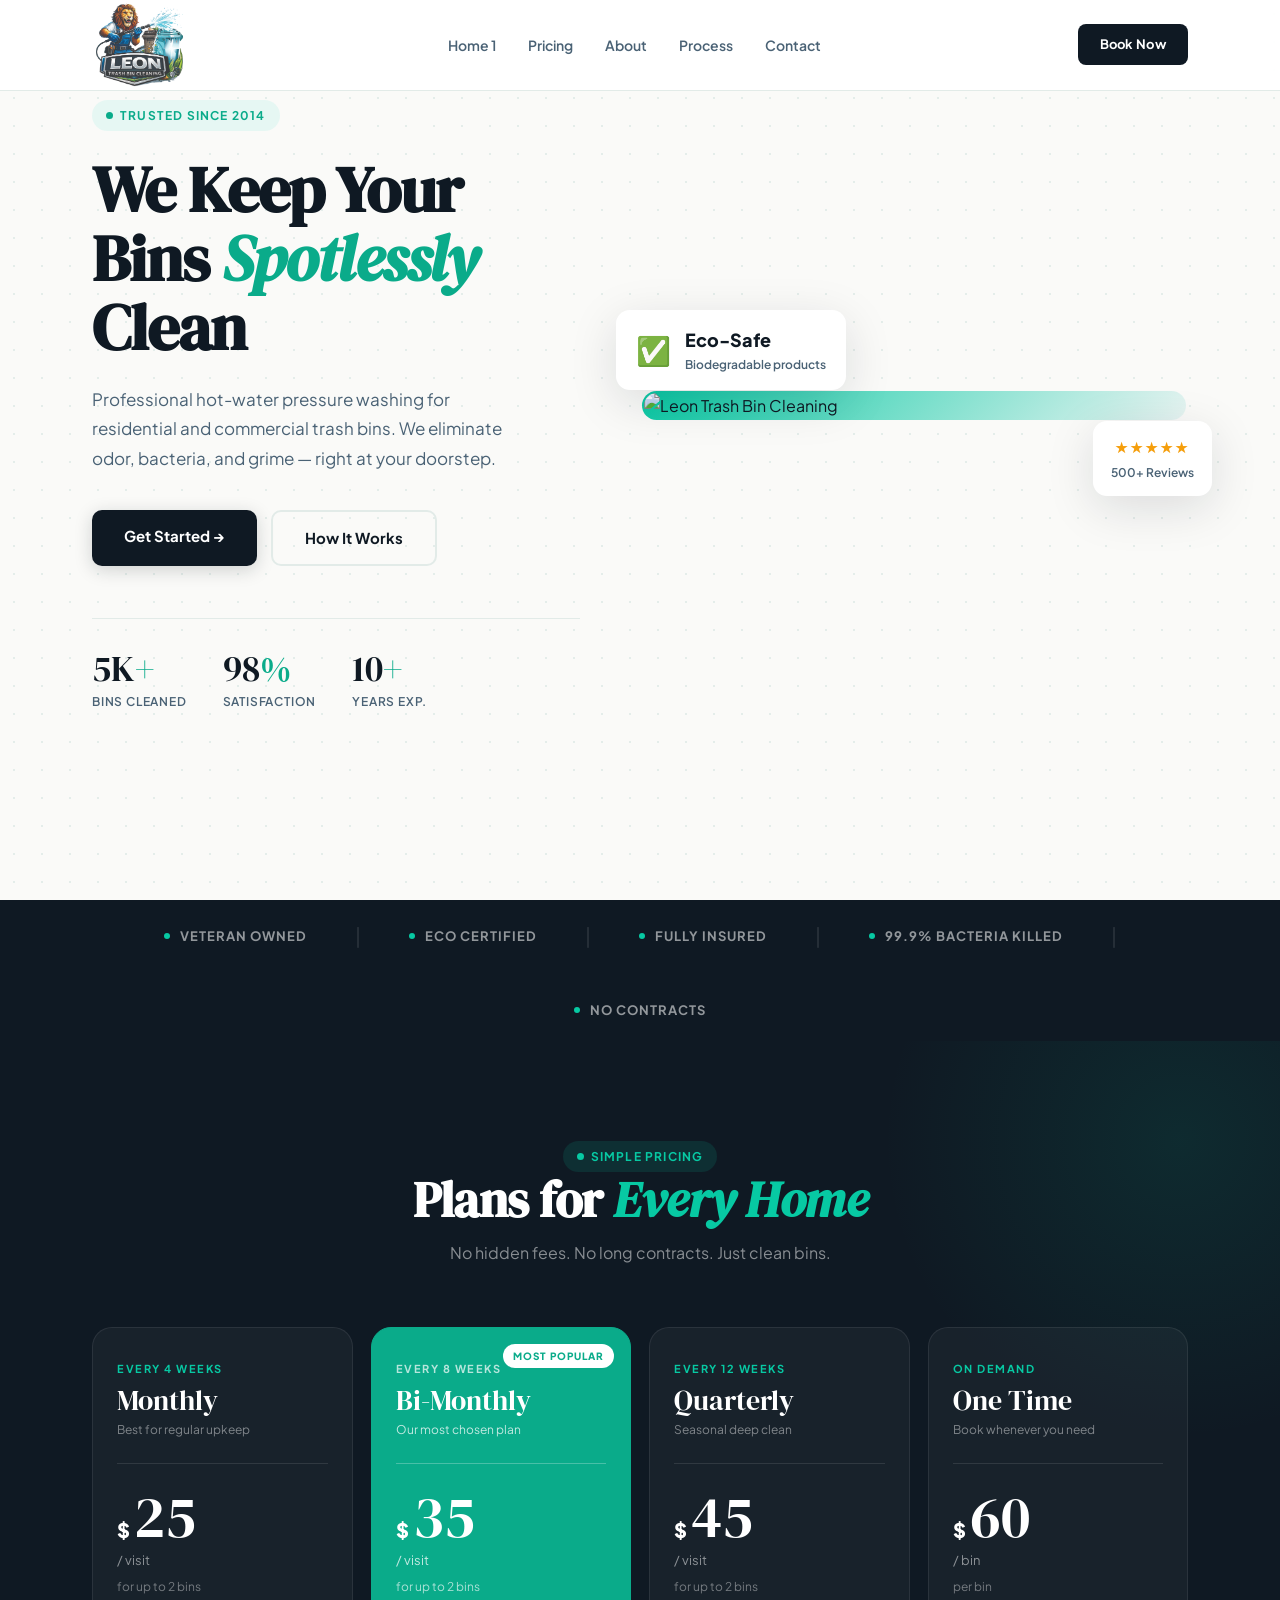
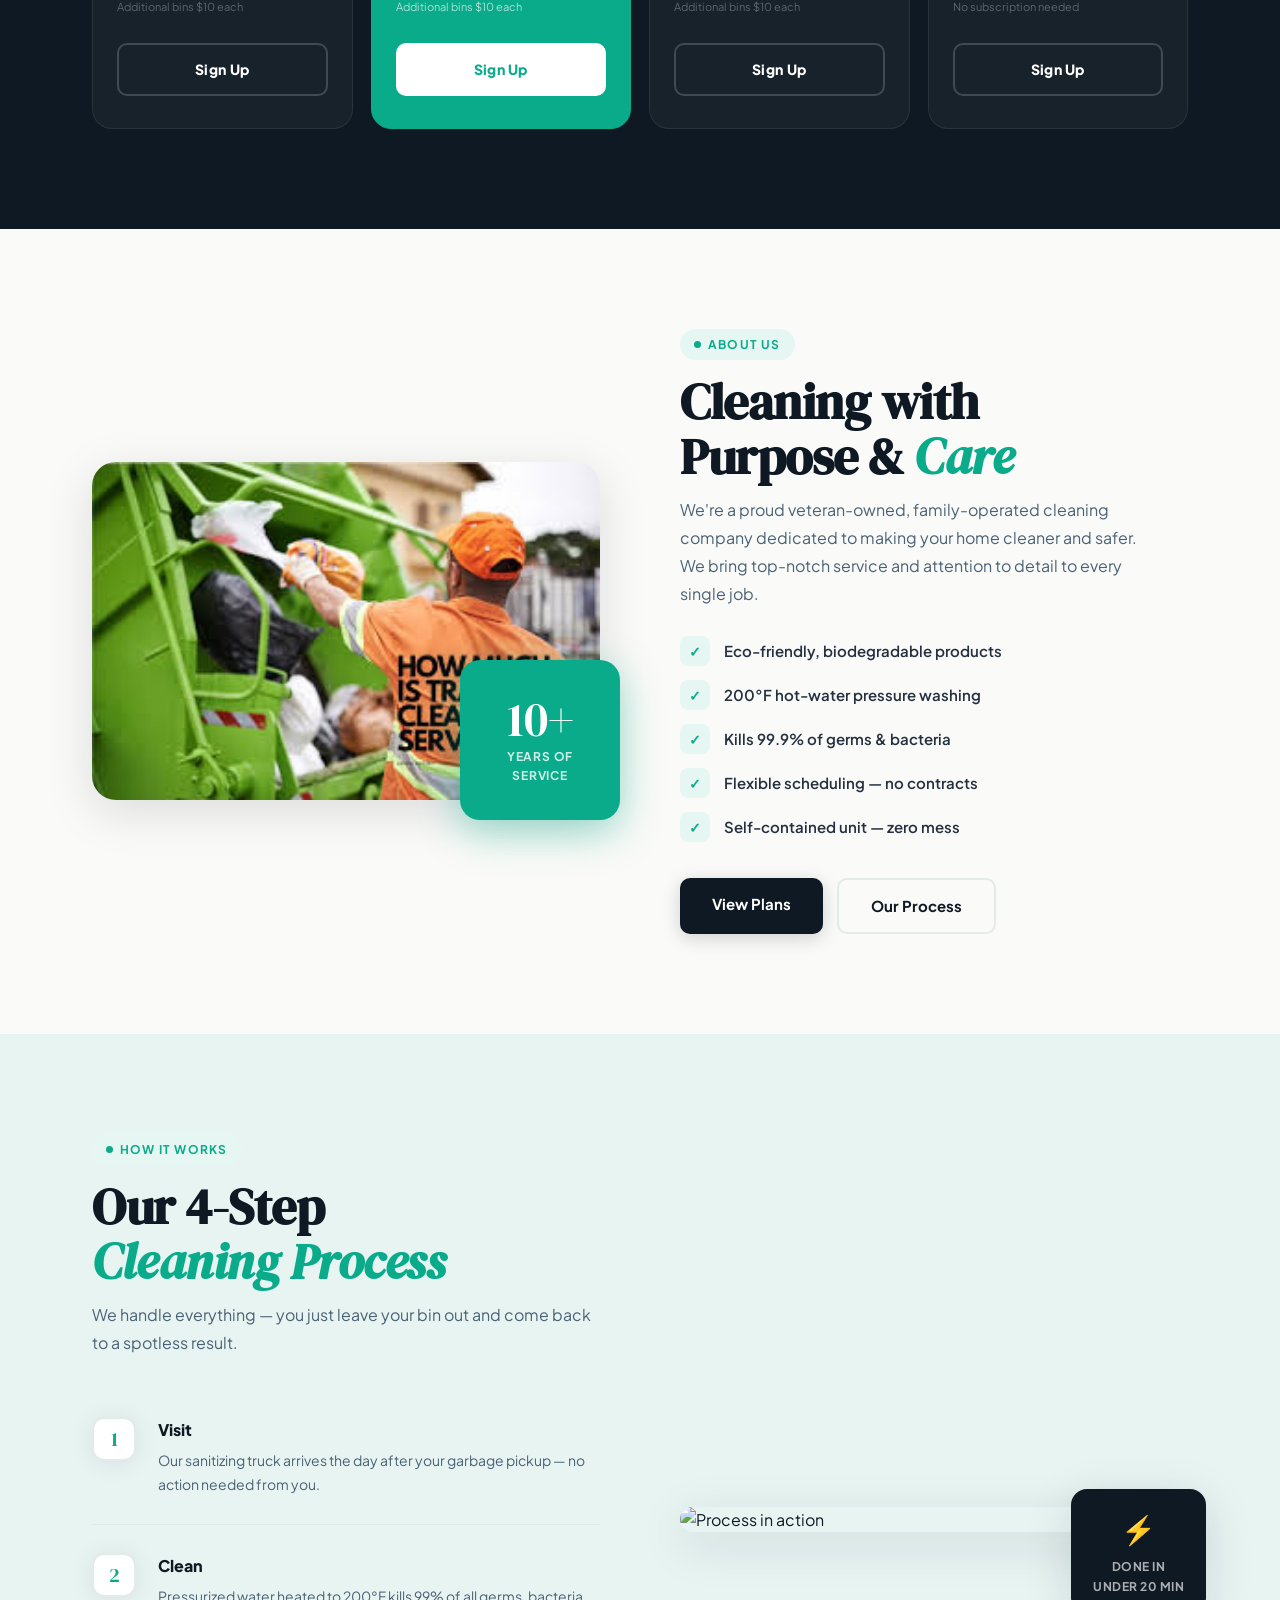
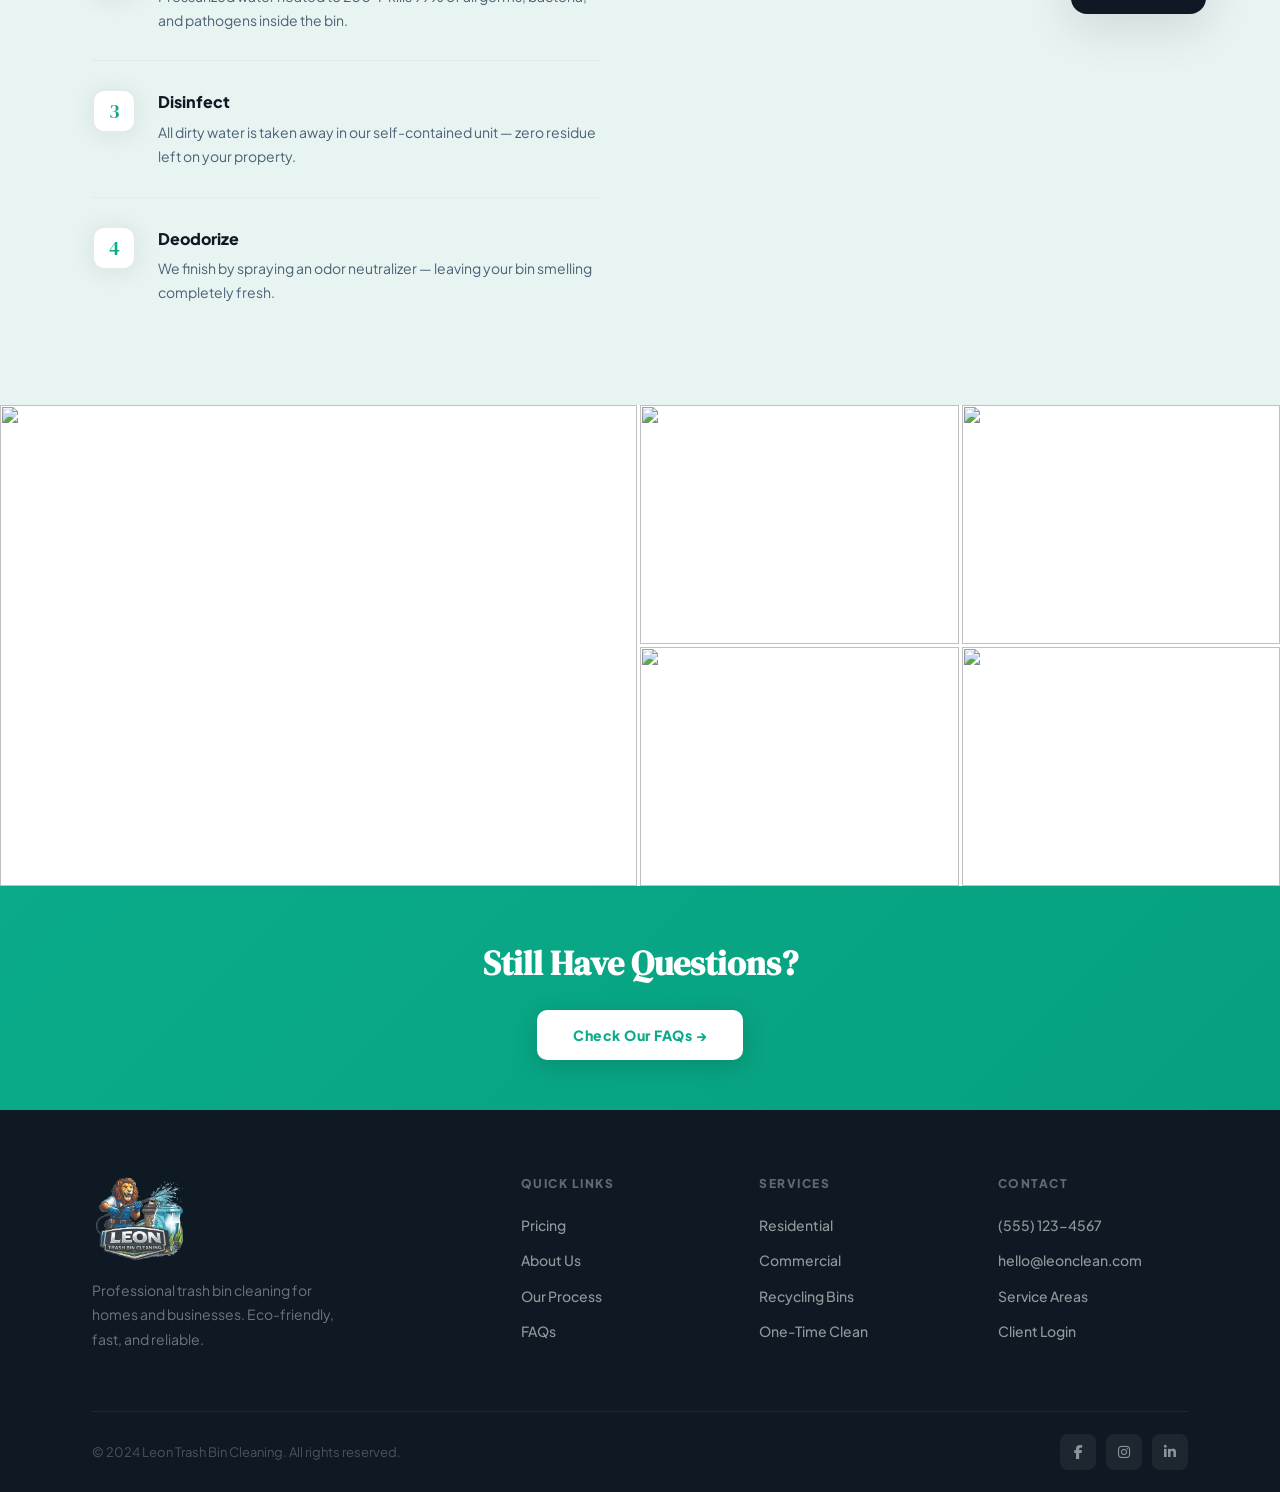
==== Home2.html @ d0728f5f "first commit" ====
<!DOCTYPE html>
<html lang="en">
<head>
<meta charset="UTF-8">
<meta name="viewport" content="width=device-width, initial-scale=1.0">
<title>Leon Trash Bin Cleaning</title>
<link rel="stylesheet" href="./assets//style/home2.css">
<link rel="stylesheet" href="https://cdnjs.cloudflare.com/ajax/libs/font-awesome/6.5.0/css/all.min.css">
<link href="https://fonts.googleapis.com/css2?family=DM+Serif+Display:ital@0;1&family=Plus+Jakarta+Sans:wght@400;500;600;700;800&display=swap" rel="stylesheet">
<style>
</style>
</head>
<body>

<!-- NAV -->
<nav>
  <div class="container">
    <div class="nav-inner">
      <a href="#" class="logo">
        <img src="./assets/images/Logo.png" alt="Logo">
      </a>
      <ul class="nav-links">
            
        <li><a href="index.html">Home 1</a></li>

        <li><a href="#pricing">Pricing</a></li>
        <li><a href="#about">About</a></li>
        <li><a href="#process">Process</a></li>
        <li><a href="#contact">Contact</a></li>
      </ul>
      <a href="#pricing" class="nav-btn">Book Now</a>
    </div>
  </div>
</nav>

<!-- HERO -->
<section class="hero" style="padding-top:100px;">
  <div class="container" style="display:contents;">
    <div class="hero-grid" style="display:grid;grid-template-columns:1fr 1fr;gap:0;align-items:center;width:100%;max-width:1160px;margin:0 auto;padding:0 32px;">
      <div class="hero-left">
        <div class="tag">Trusted Since 2014</div>
        <h1>We Keep Your<br>Bins <em>Spotlessly</em><br>Clean</h1>
        <p>Professional hot-water pressure washing for residential and commercial trash bins. We eliminate odor, bacteria, and grime — right at your doorstep.</p>
        <div class="hero-actions">
          <a href="#pricing" class="btn-dark">Get Started →</a>
          <a href="#process" class="btn-ghost">How It Works</a>
        </div>
        <div class="hero-stats">
          <div>
            <div class="hero-stat-n">5K<span>+</span></div>
            <div class="hero-stat-l">Bins Cleaned</div>
          </div>
          <div>
            <div class="hero-stat-n">98<span>%</span></div>
            <div class="hero-stat-l">Satisfaction</div>
          </div>
          <div>
            <div class="hero-stat-n">10<span>+</span></div>
            <div class="hero-stat-l">Years Exp.</div>
          </div>
        </div>
      </div>
      <div class="hero-right">
        <div class="hero-img-frame">
          <img src="https://www.splashsanitation.com/images/Splash.jpg" alt="Leon Trash Bin Cleaning">
          <div class="hero-badge">
            <div class="hero-badge-icon">✅</div>
            <div>
              <div class="hero-badge-text-top">Eco-Safe</div>
              <div class="hero-badge-text-bot">Biodegradable products</div>
            </div>
          </div>
          <div class="hero-rating">
            <div class="rating-stars">★★★★★</div>
            <div class="rating-text">500+ Reviews</div>
          </div>
        </div>
      </div>
    </div>
  </div>
</section>

<!-- TRUST BAR -->
<div class="trust-bar">
  <div class="container">
    <div class="trust-inner">
      <div class="trust-item"><span class="dot"></span> Veteran Owned</div>
      <span class="trust-sep">|</span>
      <div class="trust-item"><span class="dot"></span> Eco Certified</div>
      <span class="trust-sep">|</span>
      <div class="trust-item"><span class="dot"></span> Fully Insured</div>
      <span class="trust-sep">|</span>
      <div class="trust-item"><span class="dot"></span> 99.9% Bacteria Killed</div>
      <span class="trust-sep">|</span>
      <div class="trust-item"><span class="dot"></span> No Contracts</div>
    </div>
  </div>
</div>

<!-- PRICING -->
<section class="pricing-bg" id="pricing">
  <div class="container">
    <div class="section-header centered reveal">
      <div class="tag" style="justify-content:center;">Simple Pricing</div>
      <h2 class="s-title" style="color:#fff;">Plans for <em style="color:var(--teal2);">Every Home</em></h2>
      <p class="s-sub">No hidden fees. No long contracts. Just clean bins.</p>
    </div>
    <div class="plans-wrap reveal">
      <div class="plan">
        <div class="plan-freq">Every 4 Weeks</div>
        <div class="plan-name">Monthly</div>
        <div class="plan-tagline">Best for regular upkeep</div>
        <hr class="plan-divider">
        <div class="plan-price-row">
          <span class="plan-dollar">$</span>
          <span class="plan-amount">25</span>
        </div>
        <div class="plan-per">/ visit</div>
        <p class="plan-note">for up to 2 bins</p>
        <p class="plan-extra">Additional bins $10 each</p>
        <a href="#" class="plan-btn">Sign Up</a>
      </div>
      <div class="plan popular">
        <div class="plan-popular-label">Most Popular</div>
        <div class="plan-freq">Every 8 Weeks</div>
        <div class="plan-name">Bi-Monthly</div>
        <div class="plan-tagline">Our most chosen plan</div>
        <hr class="plan-divider">
        <div class="plan-price-row">
          <span class="plan-dollar">$</span>
          <span class="plan-amount">35</span>
        </div>
        <div class="plan-per">/ visit</div>
        <p class="plan-note">for up to 2 bins</p>
        <p class="plan-extra">Additional bins $10 each</p>
        <a href="#" class="plan-btn">Sign Up</a>
      </div>
      <div class="plan">
        <div class="plan-freq">Every 12 Weeks</div>
        <div class="plan-name">Quarterly</div>
        <div class="plan-tagline">Seasonal deep clean</div>
        <hr class="plan-divider">
        <div class="plan-price-row">
          <span class="plan-dollar">$</span>
          <span class="plan-amount">45</span>
        </div>
        <div class="plan-per">/ visit</div>
        <p class="plan-note">for up to 2 bins</p>
        <p class="plan-extra">Additional bins $10 each</p>
        <a href="#" class="plan-btn">Sign Up</a>
      </div>
      <div class="plan">
        <div class="plan-freq">On Demand</div>
        <div class="plan-name">One Time</div>
        <div class="plan-tagline">Book whenever you need</div>
        <hr class="plan-divider">
        <div class="plan-price-row">
          <span class="plan-dollar">$</span>
          <span class="plan-amount">60</span>
        </div>
        <div class="plan-per">/ bin</div>
        <p class="plan-note">per bin</p>
        <p class="plan-extra">No subscription needed</p>
        <a href="#" class="plan-btn">Sign Up</a>
      </div>
    </div>
  </div>
</section>

<!-- ABOUT -->
<section id="about">
  <div class="container">
    <div class="about-grid">
      <div class="about-img-col reveal">
        <img src="[data-uri]" alt="Our team" class="about-main-img">
        <div class="about-accent">
          <div class="big">10+</div>
          <div class="sm">Years of<br>Service</div>
        </div>
      </div>
      <div class="about-text-col reveal">
        <div class="tag s-tag">About Us</div>
        <h2 class="s-title">Cleaning with<br>Purpose &amp; <em>Care</em></h2>
        <p class="s-sub">We're a proud veteran-owned, family-operated cleaning company dedicated to making your home cleaner and safer. We bring top-notch service and attention to detail to every single job.</p>
        <div class="about-checks">
          <div class="check-item"><div class="check-icon">✓</div> Eco-friendly, biodegradable products</div>
          <div class="check-item"><div class="check-icon">✓</div> 200°F hot-water pressure washing</div>
          <div class="check-item"><div class="check-icon">✓</div> Kills 99.9% of germs &amp; bacteria</div>
          <div class="check-item"><div class="check-icon">✓</div> Flexible scheduling — no contracts</div>
          <div class="check-item"><div class="check-icon">✓</div> Self-contained unit — zero mess</div>
        </div>
        <div class="about-cta">
          <a href="#pricing" class="btn-dark">View Plans</a>
          <a href="#process" class="btn-ghost">Our Process</a>
        </div>
      </div>
    </div>
  </div>
</section>

<!-- PROCESS -->
<section class="process-bg" id="process">
  <div class="container">
    <div class="process-grid">
      <div>
        <div class="section-header reveal">
          <div class="tag s-tag">How It Works</div>
          <h2 class="s-title">Our 4-Step<br><em>Cleaning Process</em></h2>
          <p class="s-sub">We handle everything — you just leave your bin out and come back to a spotless result.</p>
        </div>
        <div class="process-steps reveal">
          <div class="proc-step">
            <div class="proc-num">1</div>
            <div class="proc-body">
              <h4>Visit</h4>
              <p>Our sanitizing truck arrives the day after your garbage pickup — no action needed from you.</p>
            </div>
          </div>
          <div class="proc-step">
            <div class="proc-num">2</div>
            <div class="proc-body">
              <h4>Clean</h4>
              <p>Pressurized water heated to 200°F kills 99% of all germs, bacteria, and pathogens inside the bin.</p>
            </div>
          </div>
          <div class="proc-step">
            <div class="proc-num">3</div>
            <div class="proc-body">
              <h4>Disinfect</h4>
              <p>All dirty water is taken away in our self-contained unit — zero residue left on your property.</p>
            </div>
          </div>
          <div class="proc-step">
            <div class="proc-num">4</div>
            <div class="proc-body">
              <h4>Deodorize</h4>
              <p>We finish by spraying an odor neutralizer — leaving your bin smelling completely fresh.</p>
            </div>
          </div>
        </div>
      </div>
      <div class="process-right reveal">
        <img src="https://garbagecancleaning.com/wp-content/uploads/2025/04/trailerpics4.jpeg" alt="Process in action">
        <div class="process-right-badge">
          <div class="emoji">⚡</div>
          <p>Done in<br>Under 20 Min</p>
        </div>
      </div>
    </div>
  </div>
</section>

<!-- GALLERY -->
<div class="gallery-bg">
  <div class="gallery-strip">
    <div class="gal-item"><img src="https://binblasters.com/wp-content/uploads/2026/01/Clay-scaled.jpeg" alt=""></div>
    <div class="gal-item"><img src="https://eu-images.contentstack.com/v3/assets/blt4a147f9e36f0754a/blta0c8c3a6086ea18d/652d1ce28b2e8369017dbb52/the-trash-bin-cleaners_0.jpg?width=1280&auto=webp&quality=80&disable=upscale" alt=""></div>
    <div class="gal-item"><img src="https://media.istockphoto.com/id/475981362/photo/waste-management-power-washing-a-green-compost-bin.jpg?s=612x612&w=0&k=20&c=oCC8w4YnCG7CyHKs_NKSkNIfSJ_p791O_5paSFYQQsA=" alt=""></div>
    <div class="gal-item" style="grid-column:2;"><img src="https://www.shutterstock.com/image-photo/bangkok-thailand-june-12-2024-600nw-2486240143.jpg" alt=""></div>
    <div class="gal-item" style="grid-column:3;"><img src="https://img.freepik.com/premium-photo/man-putting-garbage-bag-trash-bin-environmental-protection-picking-up-garbage-plastic-cleaning-keeping-garbage-plastic-into-bag-trash-pollution-recycling_474717-185760.jpg?semt=ais_hybrid&w=740&q=80" alt=""></div>
  </div>
</div>

<!-- FAQ CTA -->
<div class="faq-strip">
  <h3>Still Have Questions?</h3>
  <a href="#" class="btn-white">Check Our FAQs →</a>
</div>

<!-- FOOTER -->
<footer id="contact">
  <div class="container">
    <div class="footer-grid">
      <div class="footer-brand">
        <a href="#" class="logo">
        <img src="./assets/images/Logo.png" alt="Logo">
        </a>
        <p>Professional trash bin cleaning for homes and businesses. Eco-friendly, fast, and reliable.</p>
      </div>
      <div class="footer-col">
        <h5>Quick Links</h5>
        <ul>
          <li><a href="#pricing">Pricing</a></li>
          <li><a href="#about">About Us</a></li>
          <li><a href="#process">Our Process</a></li>
          <li><a href="#">FAQs</a></li>
        </ul>
      </div>
      <div class="footer-col">
        <h5>Services</h5>
        <ul>
          <li><a href="#">Residential</a></li>
          <li><a href="#">Commercial</a></li>
          <li><a href="#">Recycling Bins</a></li>
          <li><a href="#">One-Time Clean</a></li>
        </ul>
      </div>
      <div class="footer-col">
        <h5>Contact</h5>
        <ul>
          <li><a href="tel:+15551234567">(555) 123-4567</a></li>
          <li><a href="mailto:hello@leonclean.com">hello@leonclean.com</a></li>
          <li><a href="#">Service Areas</a></li>
          <li><a href="#">Client Login</a></li>
        </ul>
      </div>
    </div>
    <div class="footer-bottom">
      <p>© 2024 Leon Trash Bin Cleaning. All rights reserved.</p>
      <div class="footer-socials">
  <a href="https://facebook.com/yourpage" class="soc" target="_blank" rel="noopener">
    <i class="fab fa-facebook-f"></i>
  </a>
  <a href="https://instagram.com/yourhandle" class="soc" target="_blank" rel="noopener">
    <i class="fab fa-instagram"></i>
  </a>
  <a href="https://linkedin.com/company/yourcompany" class="soc" target="_blank" rel="noopener">
    <i class="fab fa-linkedin-in"></i>
  </a>
</div>
    </div>
  </div>
</footer>

<script>
  // Scroll reveal
  const obs = new IntersectionObserver(entries => {
    entries.forEach(e => { if (e.isIntersecting) e.target.classList.add('visible'); });
  }, { threshold: 0.08 });
  document.querySelectorAll('.reveal').forEach(el => obs.observe(el));
</script>
</body>
</html>
---- assets/style/home2.css ----
:root {
  --ink:    #0f1923;
  --ink2:   #243040;
  --slate:  #4a6275;
  --ice:    #e8f4f2;
  --teal:   #0aab8a;
  --teal2:  #07c9a3;
  --cream:  #fafaf8;
  --white:  #ffffff;
  --border: #e2ebe8;
  --tag-bg: #e6f7f3;
  --tag:    #0aab8a;
  --shadow: 0 2px 24px rgba(15,25,35,0.08);
  --shadow-lg: 0 12px 48px rgba(15,25,35,0.13);
}

*, *::before, *::after { margin:0; padding:0; box-sizing:border-box; }
html { scroll-behavior:smooth; }

body {
  font-family: 'Plus Jakarta Sans', sans-serif;
  background: var(--cream);
  color: var(--ink);
  overflow-x: hidden;
  line-height: 1.6;
}

/* ─── UTILITY ─── */
.container { max-width: 1160px; margin: 0 auto; padding: 0 32px; }
.tag {
  display: inline-flex; align-items: center; gap: 7px;
  background: var(--tag-bg); color: var(--tag);
  font-size: 12px; font-weight: 700; letter-spacing: 1.2px;
  text-transform: uppercase; padding: 6px 14px; border-radius: 50px;
}
.tag::before { content:''; width:7px; height:7px; background:var(--teal); border-radius:50%; }

/* ─── NAV ─── */
/* ─── NAV ─── */
nav {
  position: fixed; top: 0; width: 100%; z-index: 999;
  background: rgba(255,255,255,0.92);
  backdrop-filter: blur(14px);
  border-bottom: 1px solid var(--border);
  /* height: 68px;                          ✅ height uncomment */
  display: flex; align-items: center;
  padding: 0 32px;                       /* ✅ yeh add karo */
}

nav .container{
  width: 100%;
}

.nav-inner {
  display: flex; align-items: center; justify-content: space-between;
  width: 100%;
  max-width: 1160px;                     /* ✅ container ke barabar */
  margin: 0 auto;                        /* ✅ center align */
}
.logo {
  display: flex; align-items: center; gap: 11px;
  text-decoration: none;
}

.logo img{
  width: 100px;
}


.logo-mark {
  width: 38px; height: 38px; border-radius: 10px;
  background: var(--ink); display: flex; align-items: center;
  justify-content: center; font-size: 18px;
}
.logo-text { font-weight: 800; font-size: 16px; color: var(--ink); letter-spacing: -0.3px; }
.logo-text span { color: var(--teal); }

.nav-links { display: flex; gap: 32px; list-style: none; }
.nav-links a {
  font-size: 14px; font-weight: 600; color: var(--slate);
  text-decoration: none; transition: color .2s;
}
.nav-links a:hover { color: var(--teal); }

.nav-btn {
  background: var(--ink); color: #fff;
  font-size: 13px; font-weight: 700; letter-spacing: 0.3px;
  padding: 10px 22px; border-radius: 8px; text-decoration: none;
  transition: background .2s, transform .2s;
}
.nav-btn:hover { background: var(--teal); transform: translateY(-1px); }


/* ─── HERO ─── */
.hero {
  min-height: 100vh;
  /* display: grid; grid-template-columns: 1fr 1fr; */
  align-items: center;
  padding: 120px 0 80px;                /* ✅ top padding thoda zyada — nav height cover kare */
  gap: 60px;                            /* ✅ gap add karo */
  overflow: hidden;
  position: relative;
}

/* subtle dot grid bg */
.hero::before {
  content: '';
  position: absolute; inset: 0;
  background-image: radial-gradient(circle, #c8ddd8 1px, transparent 1px);
  background-size: 28px 28px;
  opacity: 0.45;
  z-index: 0;
}

.hero-left {
  padding: 0 60px 0 0;
  position: relative; z-index: 1;
  animation: fadeUp .7s ease both;
  align-self: center;                    /* ✅ vertical center */
}
.hero-left .tag { margin-bottom: 24px; }

.hero-left h1 {
  font-family: 'DM Serif Display', serif;
  font-size: clamp(44px, 5vw, 68px);
  line-height: 1.08;
  letter-spacing: -1px;
  color: var(--ink);
  margin-bottom: 22px;
}
.hero-left h1 em {
  font-style: italic; color: var(--teal);
}

.hero-left p {
  font-size: 17px; color: var(--slate);
  max-width: 440px; margin-bottom: 36px;
  line-height: 1.75;
}

.hero-actions { display: flex; gap: 14px; flex-wrap: wrap; }

.btn-dark {
  background: var(--ink); color: #fff;
  font-size: 15px; font-weight: 700;
  padding: 14px 32px; border-radius: 10px;
  text-decoration: none; transition: all .25s;
  box-shadow: 0 4px 18px rgba(15,25,35,0.18);
}
.btn-dark:hover { background: var(--teal); transform: translateY(-2px); }

.btn-ghost {
  background: transparent; color: var(--ink);
  font-size: 15px; font-weight: 700;
  padding: 14px 32px; border-radius: 10px;
  text-decoration: none; border: 2px solid var(--border);
  transition: all .25s;
}
.btn-ghost:hover { border-color: var(--teal); color: var(--teal); }

.hero-stats {
  display: flex; gap: 36px; margin-top: 52px;
  padding-top: 32px; border-top: 1px solid var(--border);
}
.hero-stat-n {
  font-family: 'DM Serif Display', serif;
  font-size: 36px; color: var(--ink); line-height: 1;
}
.hero-stat-n span { color: var(--teal); }
.hero-stat-l { font-size: 12px; color: var(--slate); font-weight: 600; text-transform: uppercase; letter-spacing: 0.8px; margin-top: 5px; }

.hero-right {
  position: relative; z-index: 1;
  display: flex; align-items: center; justify-content: center;
  animation: fadeUp .7s .15s ease both;
}

.hero-img-frame {
  position: relative;
  width: 100%;
  max-width: 540px;
}

.hero-img-frame::before {
  content: '';
  position: absolute;
  inset: -2px; border-radius: 28px;
  background: linear-gradient(135deg, var(--teal2), var(--ice));
  z-index: -1;
}

.hero-img-frame img {
  width: 100%;
  border-radius: 26px;
  display: block;
  object-fit: cover;
}

.hero-badge {
  position: absolute; bottom: 28px; left: -28px;
  background: var(--white); border-radius: 14px;
  padding: 16px 20px;
  box-shadow: var(--shadow-lg);
  display: flex; align-items: center; gap: 14px;
  min-width: 200px;
}
.hero-badge-icon { font-size: 28px; }
.hero-badge-text-top { font-size: 18px; font-weight: 800; color: var(--ink); }
.hero-badge-text-bot { font-size: 12px; color: var(--slate); font-weight: 600; }

.hero-rating {
  position: absolute; top: 28px; right: -28px;
  background: var(--white); border-radius: 14px;
  padding: 14px 18px; box-shadow: var(--shadow-lg);
  text-align: center;
}
.rating-stars { color: #f59e0b; font-size: 15px; letter-spacing: 2px; }
.rating-text { font-size: 12px; color: var(--slate); font-weight: 600; margin-top: 4px; }

@keyframes fadeUp {
  from { opacity:0; transform: translateY(30px); }
  to   { opacity:1; transform: translateY(0); }
}

/* ─── TRUST BAR ─── */
.trust-bar {
  background: var(--ink);
  padding: 20px 0;
  overflow: hidden;
}
.trust-inner {
  display: flex; align-items: center; justify-content: center;
  gap: 48px; flex-wrap: wrap;
}
.trust-item {
  display: flex; align-items: center; gap: 10px;
  font-size: 13px; font-weight: 700; color: rgba(255,255,255,0.55);
  text-transform: uppercase; letter-spacing: 1px;
  white-space: nowrap;
}
.trust-item .dot { width: 6px; height: 6px; background: var(--teal2); border-radius: 50%; }
.trust-sep { color: rgba(255,255,255,0.12); font-size: 20px; }

/* ─── SECTION COMMON ─── */
section { padding: 100px 0; }
.section-header { margin-bottom: 60px; }
.section-header.centered { text-align: center; }
.section-header.centered p { margin: 12px auto 0; max-width: 520px; }

.s-tag { margin-bottom: 14px; }
.s-title {
  font-family: 'DM Serif Display', serif;
  font-size: clamp(34px, 4vw, 50px);
  line-height: 1.1; letter-spacing: -0.5px;
  color: var(--ink);
}
.s-title em { font-style: italic; color: var(--teal); }
.s-sub {
  font-size: 16px; color: var(--slate);
  margin-top: 12px; line-height: 1.75;
}

/* ─── PRICING ─── */
.pricing-bg {
  background: var(--ink);
  position: relative; overflow: hidden;
}
.pricing-bg::before {
  content: '';
  position: absolute; top: -200px; right: -200px;
  width: 600px; height: 600px; border-radius: 50%;
  background: radial-gradient(circle, rgba(10,171,138,0.12) 0%, transparent 70%);
}
.pricing-bg .s-title { color: #fff; }
.pricing-bg .s-sub { color: rgba(255,255,255,0.5); }
.pricing-bg .tag { background: rgba(10,171,138,0.15); color: var(--teal2); }
.pricing-bg .tag::before { background: var(--teal2); }

.plans-wrap {
  display: grid; grid-template-columns: repeat(4, 1fr);
  gap: 18px;
}

.plan {
  background: rgba(255,255,255,0.04);
  border: 1px solid rgba(255,255,255,0.08);
  border-radius: 20px; padding: 32px 24px;
  position: relative; overflow: hidden;
  transition: all .3s;
}
.plan:hover {
  background: rgba(255,255,255,0.08);
  border-color: rgba(10,171,138,0.35);
  transform: translateY(-6px);
  box-shadow: 0 24px 60px rgba(0,0,0,0.3);
}
.plan.popular {
  background: var(--teal);
  border-color: var(--teal);
}
.plan.popular:hover { background: #08c49c; }

.plan-popular-label {
  position: absolute; top: 16px; right: 16px;
  background: var(--white); color: var(--teal);
  font-size: 10px; font-weight: 800; letter-spacing: 1px;
  text-transform: uppercase; padding: 4px 10px; border-radius: 50px;
}

.plan-freq {
  font-size: 11px; font-weight: 700; letter-spacing: 1.5px;
  text-transform: uppercase; color: var(--teal2);
  margin-bottom: 8px;
}
.plan.popular .plan-freq { color: rgba(255,255,255,0.7); }

.plan-name {
  font-family: 'DM Serif Display', serif;
  font-size: 28px; color: #fff;
  margin-bottom: 6px; line-height: 1;
}
.plan.popular .plan-name { color: #fff; }

.plan-tagline {
  font-size: 12px; color: rgba(255,255,255,0.45);
  margin-bottom: 24px;
}
.plan.popular .plan-tagline { color: rgba(255,255,255,0.75); }

.plan-divider { border: none; border-top: 1px solid rgba(255,255,255,0.1); margin: 0 0 24px; }
.plan.popular .plan-divider { border-color: rgba(255,255,255,0.25); }

.plan-price-row { display: flex; align-items: flex-end; gap: 4px; margin-bottom: 4px; }
.plan-dollar { font-size: 20px; font-weight: 800; color: #fff; line-height: 1.6; }
.plan-amount { font-family: 'DM Serif Display', serif; font-size: 58px; color: #fff; line-height: 1; }
.plan-per { font-size: 13px; color: rgba(255,255,255,0.5); margin-bottom: 6px; }
.plan.popular .plan-per { color: rgba(255,255,255,0.75); }

.plan-note { font-size: 12px; color: rgba(255,255,255,0.4); margin-bottom: 2px; }
.plan-extra { font-size: 11px; color: rgba(255,255,255,0.3); margin-bottom: 28px; }
.plan.popular .plan-note,
.plan.popular .plan-extra { color: rgba(255,255,255,0.65); }

.plan-btn {
  display: block; width: 100%; text-align: center;
  padding: 13px; border-radius: 10px;
  font-size: 14px; font-weight: 800; text-decoration: none;
  letter-spacing: 0.3px; transition: all .25s;
  border: 2px solid rgba(255,255,255,0.18);
  color: #fff; background: transparent;
}
.plan-btn:hover { background: rgba(255,255,255,0.1); border-color: rgba(255,255,255,0.4); }

.plan.popular .plan-btn {
  background: var(--white); color: var(--teal);
  border-color: var(--white);
}
.plan.popular .plan-btn:hover { background: var(--ice); }

/* ─── ABOUT ─── */
.about-grid {
  display: grid; grid-template-columns: 1fr 1fr;
  gap: 80px; align-items: center;
}
.about-img-col { position: relative; }

.about-main-img {
  width: 100%; border-radius: 24px;
  display: block; object-fit: cover;
  box-shadow: var(--shadow-lg);
}

.about-accent {
  position: absolute; bottom: -20px; right: -20px;
  width: 160px; height: 160px; border-radius: 20px;
  background: var(--teal);
  display: flex; flex-direction: column;
  align-items: center; justify-content: center;
  box-shadow: 0 12px 40px rgba(10,171,138,0.4);
  color: #fff; text-align: center;
}
.about-accent .big { font-family: 'DM Serif Display', serif; font-size: 48px; line-height: 1; }
.about-accent .sm { font-size: 12px; font-weight: 700; text-transform: uppercase; letter-spacing: 0.8px; opacity: 0.8; margin-top: 4px; }

.about-text-col .s-sub { max-width: 460px; }

.about-checks { margin-top: 28px; display: flex; flex-direction: column; gap: 14px; }
.check-item {
  display: flex; align-items: center; gap: 14px;
  font-size: 15px; font-weight: 600; color: var(--ink2);
}
.check-icon {
  width: 30px; height: 30px; border-radius: 8px;
  background: var(--tag-bg); color: var(--teal);
  display: flex; align-items: center; justify-content: center;
  font-size: 14px; flex-shrink: 0; font-weight: 900;
}

.about-cta { margin-top: 36px; display: flex; gap: 14px; }

/* ─── PROCESS ─── */
.process-bg { background: var(--ice); }

.process-grid {
  display: grid; grid-template-columns: 1fr 1fr;
  gap: 80px; align-items: center;
}
.process-steps { display: flex; flex-direction: column; gap: 0; }

.proc-step {
  display: flex; gap: 22px;
  padding: 28px 0;
  border-bottom: 1px solid var(--border);
  position: relative;
  transition: all .25s;
}
.proc-step:first-child { padding-top: 0; }
.proc-step:last-child { border-bottom: none; padding-bottom: 0; }
.proc-step:hover .proc-num { background: var(--teal); color: #fff; }

.proc-num {
  width: 44px; height: 44px; border-radius: 12px;
  background: var(--white); color: var(--teal);
  font-family: 'DM Serif Display', serif;
  font-size: 20px; display: flex; align-items: center;
  justify-content: center; flex-shrink: 0;
  border: 2px solid var(--border);
  transition: all .25s;
  box-shadow: var(--shadow);
}
.proc-body h4 { font-size: 16px; font-weight: 800; color: var(--ink); margin-bottom: 6px; }
.proc-body p { font-size: 14px; color: var(--slate); line-height: 1.7; }

.process-right { position: relative; }
.process-right img {
  width: 100%; border-radius: 24px;
  box-shadow: var(--shadow-lg);
  display: block;
}
.process-right-badge {
  position: absolute; top: -18px; right: -18px;
  background: var(--ink); color: #fff;
  border-radius: 16px; padding: 18px 22px;
  box-shadow: var(--shadow-lg);
  text-align: center;
}
.process-right-badge .emoji { font-size: 28px; }
.process-right-badge p { font-size: 12px; font-weight: 700; margin-top: 6px; opacity: 0.65; text-transform: uppercase; letter-spacing: 0.5px; }

/* ─── PHOTO GRID ─── */
.gallery-bg { background: var(--white); padding: 0; }
.gallery-strip {
  display: grid;
  grid-template-columns: 2fr 1fr 1fr;
  grid-template-rows: auto auto;
  gap: 3px;
}
.gal-item { overflow: hidden; position: relative; }
.gal-item img { width: 100%; height: 100%; object-fit: cover; display: block; transition: transform .4s; }
.gal-item:hover img { transform: scale(1.04); }
.gal-item:first-child { grid-row: span 2; aspect-ratio: unset; min-height: 480px; }
.gal-item:not(:first-child) { aspect-ratio: 4/3; }

.gal-item::after {
  content: '';
  position: absolute; inset: 0;
  background: linear-gradient(135deg, rgba(10,171,138,0.15), transparent);
  opacity: 0; transition: opacity .3s;
}
.gal-item:hover::after { opacity: 1; }

/* ─── FAQ CTA ─── */
.faq-strip {
  background: linear-gradient(135deg, var(--teal) 0%, #07a07e 100%);
  padding: 50px 0; text-align: center;
}
.faq-strip h3 {
  font-family: 'DM Serif Display', serif;
  font-size: 34px; color: #fff; margin-bottom: 20px;
}
.btn-white {
  display: inline-block;
  background: var(--white); color: var(--teal);
  font-size: 14px; font-weight: 800; letter-spacing: 0.5px;
  padding: 14px 36px; border-radius: 10px; text-decoration: none;
  transition: all .25s; box-shadow: 0 6px 24px rgba(0,0,0,0.15);
}
.btn-white:hover { transform: translateY(-3px); box-shadow: 0 10px 34px rgba(0,0,0,0.2); }

/* ─── FOOTER ─── */
footer {
  background: var(--ink);
  padding: 64px 0 0;
}
.footer-grid {
  display: grid; grid-template-columns: 2fr 1fr 1fr 1fr;
  gap: 48px; padding-bottom: 60px;
}
.footer-brand .logo-text { color: #fff; font-size: 18px; }
.footer-brand p { font-size: 14px; color: rgba(255,255,255,0.4); line-height: 1.75; margin-top: 14px; max-width: 260px; }

.footer-col h5 {
  font-size: 12px; font-weight: 800; letter-spacing: 1.5px;
  text-transform: uppercase; color: rgba(255,255,255,0.35);
  margin-bottom: 18px;
}
.footer-col ul { list-style: none; display: flex; flex-direction: column; gap: 10px; }
.footer-col ul a { font-size: 14px; color: rgba(255,255,255,0.55); text-decoration: none; font-weight: 500; transition: color .2s; }
.footer-col ul a:hover { color: var(--teal2); }

.footer-bottom {
  border-top: 1px solid rgba(255,255,255,0.07);
  padding: 22px 0;
  display: flex; align-items: center; justify-content: space-between;
  flex-wrap: wrap; gap: 12px;
}
.footer-bottom p { font-size: 13px; color: rgba(255,255,255,0.25); }
.footer-socials { display: flex; gap: 10px; }
.soc {
  width: 36px; height: 36px; border-radius: 8px;
  background: rgba(255,255,255,0.06); color: rgba(255,255,255,0.5);
  display: flex; align-items: center; justify-content: center;
  font-size: 14px; text-decoration: none; transition: all .2s;
}
.soc:hover { background: var(--teal); color: #fff; }

/* ─── RESPONSIVE ─── */
@media (max-width: 960px) {
  .hero { grid-template-columns: 1fr; padding: 100px 0 60px; }
  .hero-left { padding: 0; text-align: center; }
  .hero-left p { margin-left: auto; margin-right: auto; }
  .hero-actions, .hero-stats { justify-content: center; }
  .hero-right { display: none; }
  .plans-wrap { grid-template-columns: repeat(2, 1fr); }
  .about-grid, .process-grid { grid-template-columns: 1fr; }
  .gallery-strip { grid-template-columns: 1fr 1fr; }
  .gal-item:first-child { grid-row: span 1; min-height: 220px; }
  .footer-grid { grid-template-columns: 1fr 1fr; }
  .nav-links { display: none; }
}
@media (max-width: 580px) {
  .plans-wrap { grid-template-columns: 1fr; }
  .gallery-strip { grid-template-columns: 1fr 1fr; }
  .footer-grid { grid-template-columns: 1fr; }
}

/* ─── SCROLL REVEAL ─── */
.reveal {
  opacity: 0; transform: translateY(28px);
  transition: opacity .6s ease, transform .6s ease;
}
.reveal.visible { opacity: 1; transform: translateY(0); }
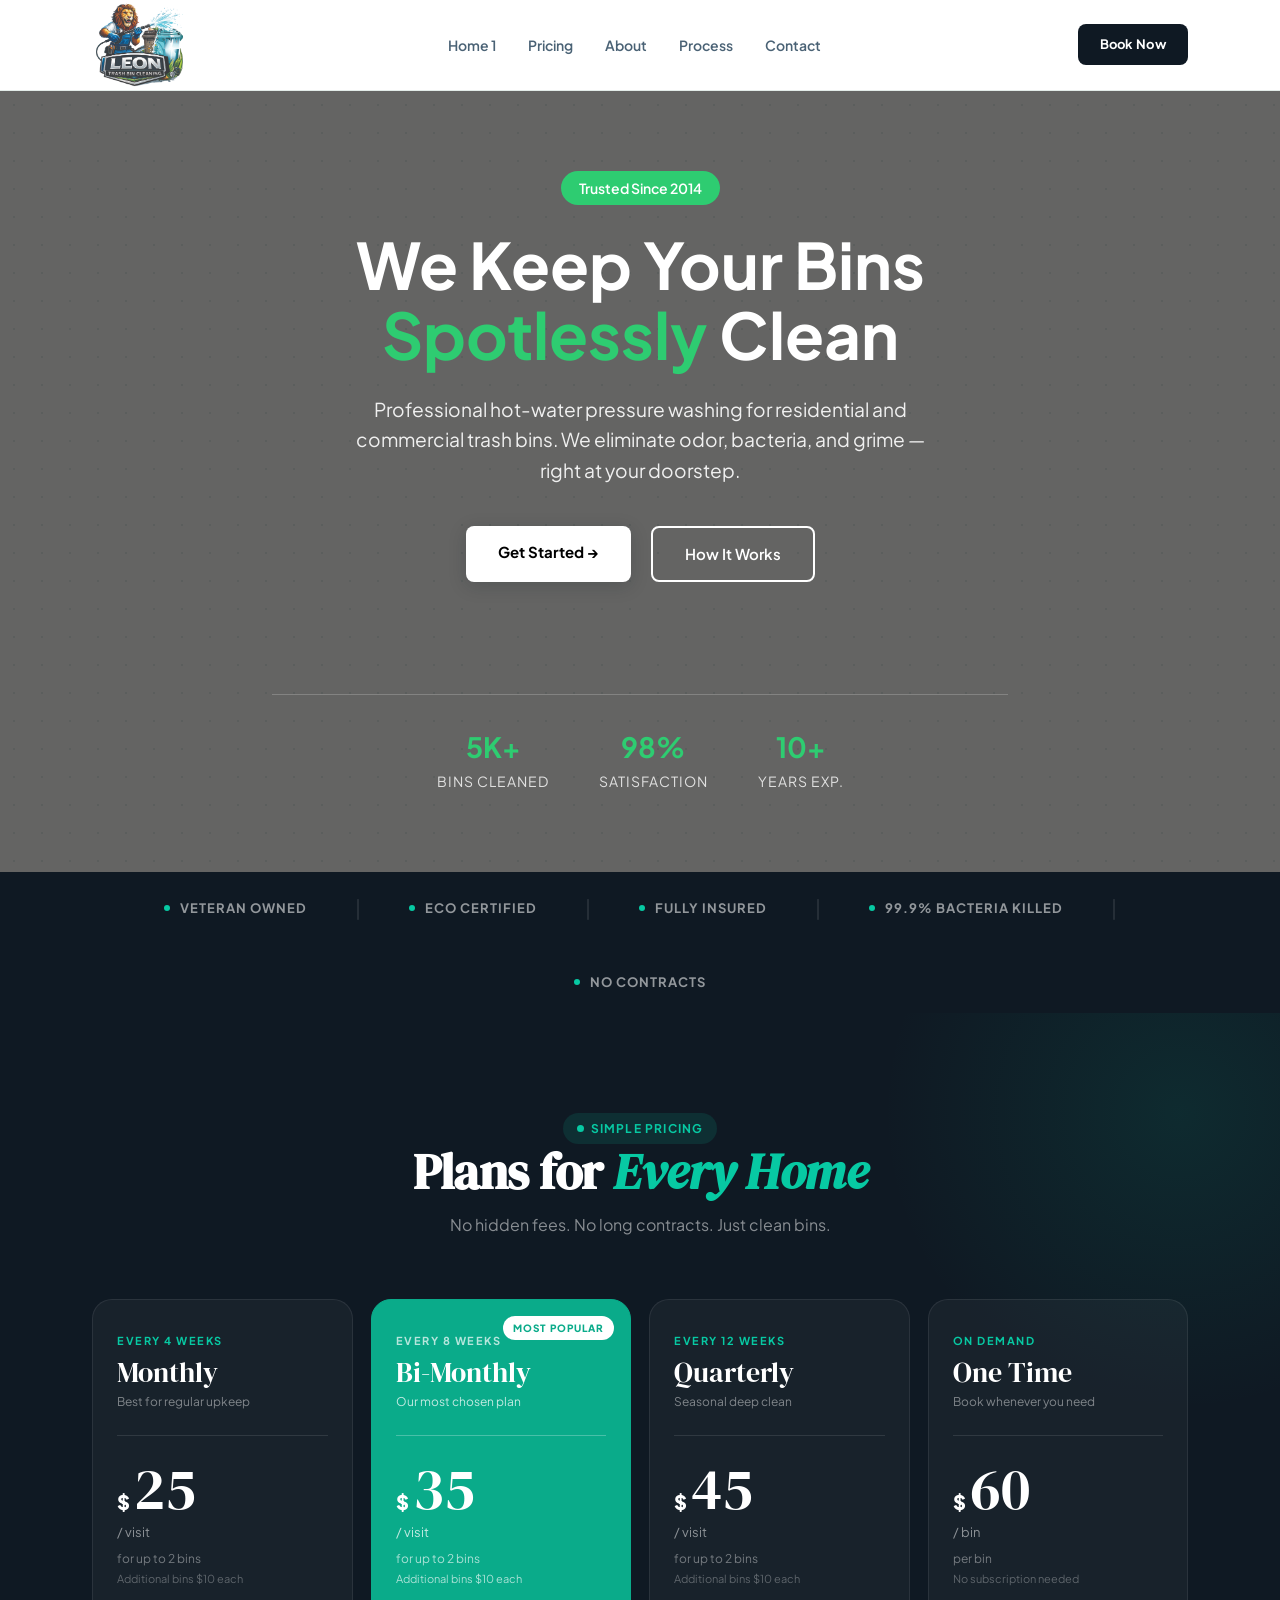
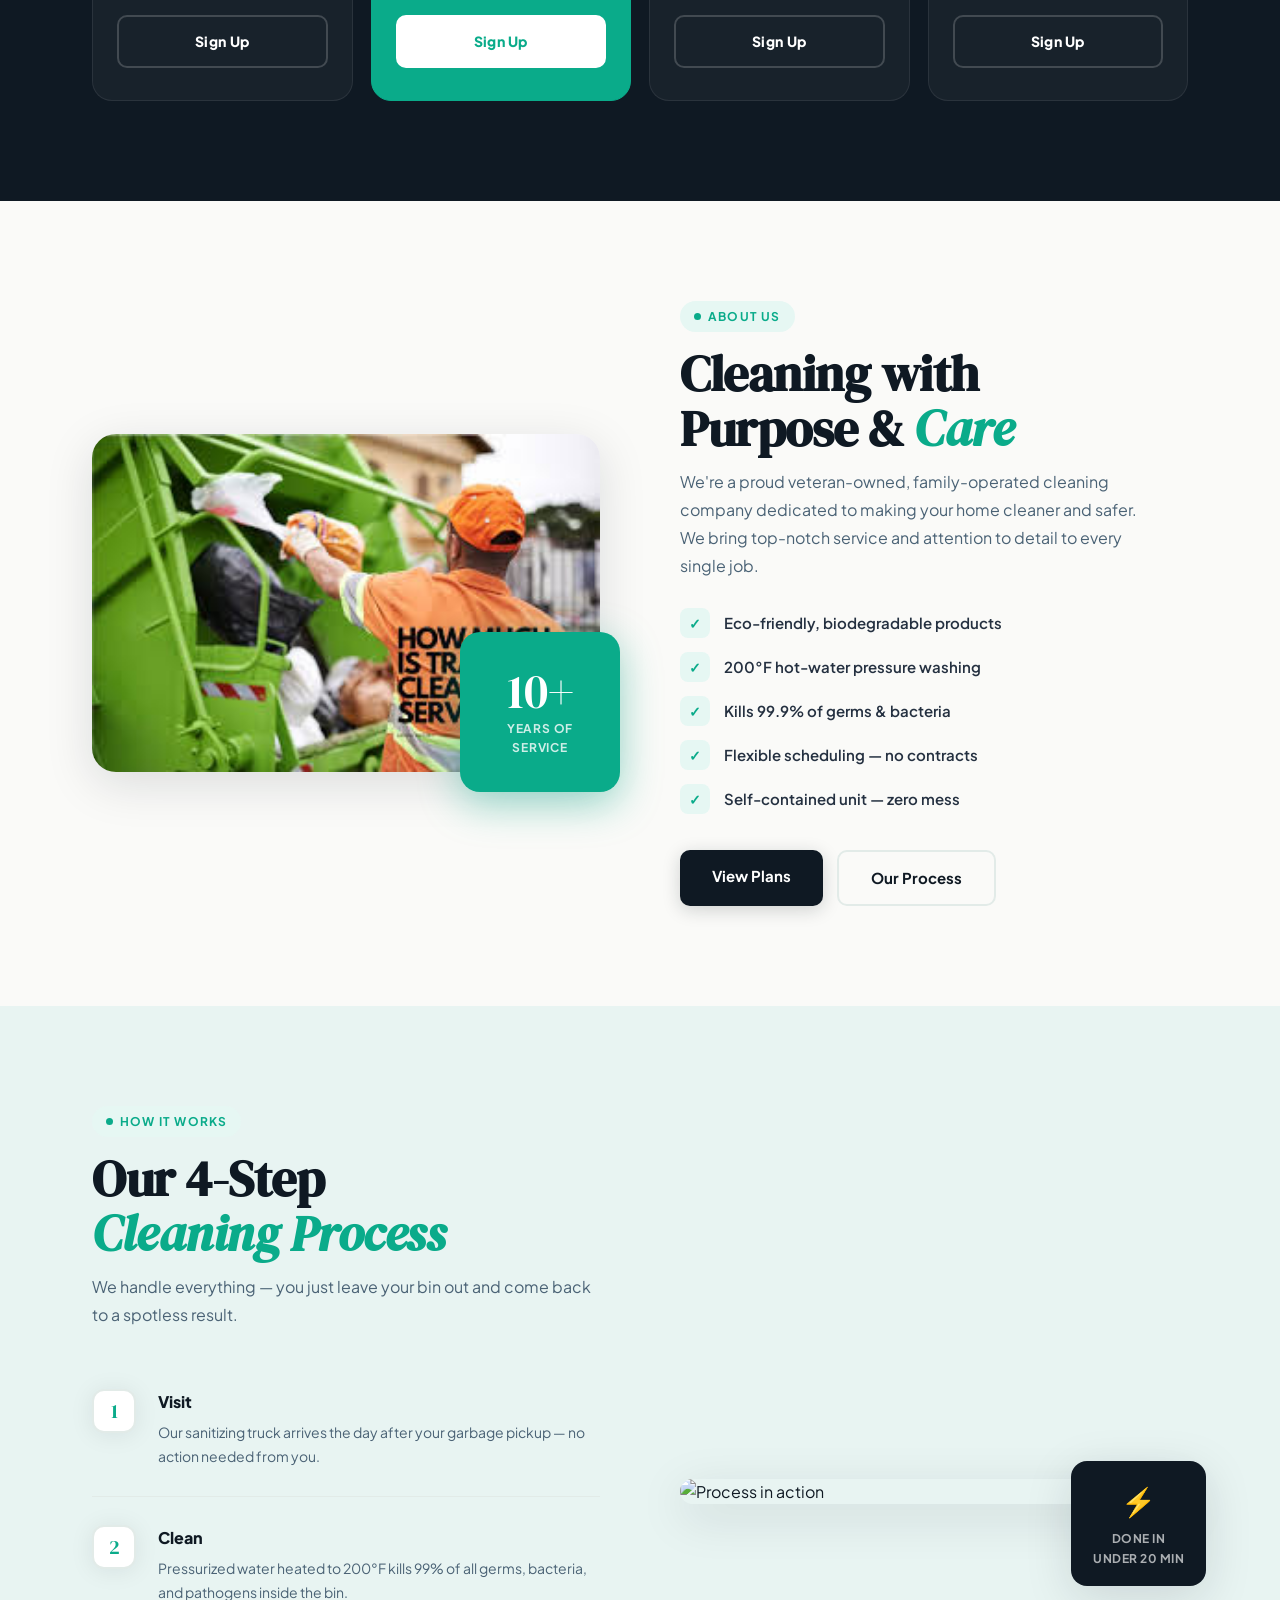
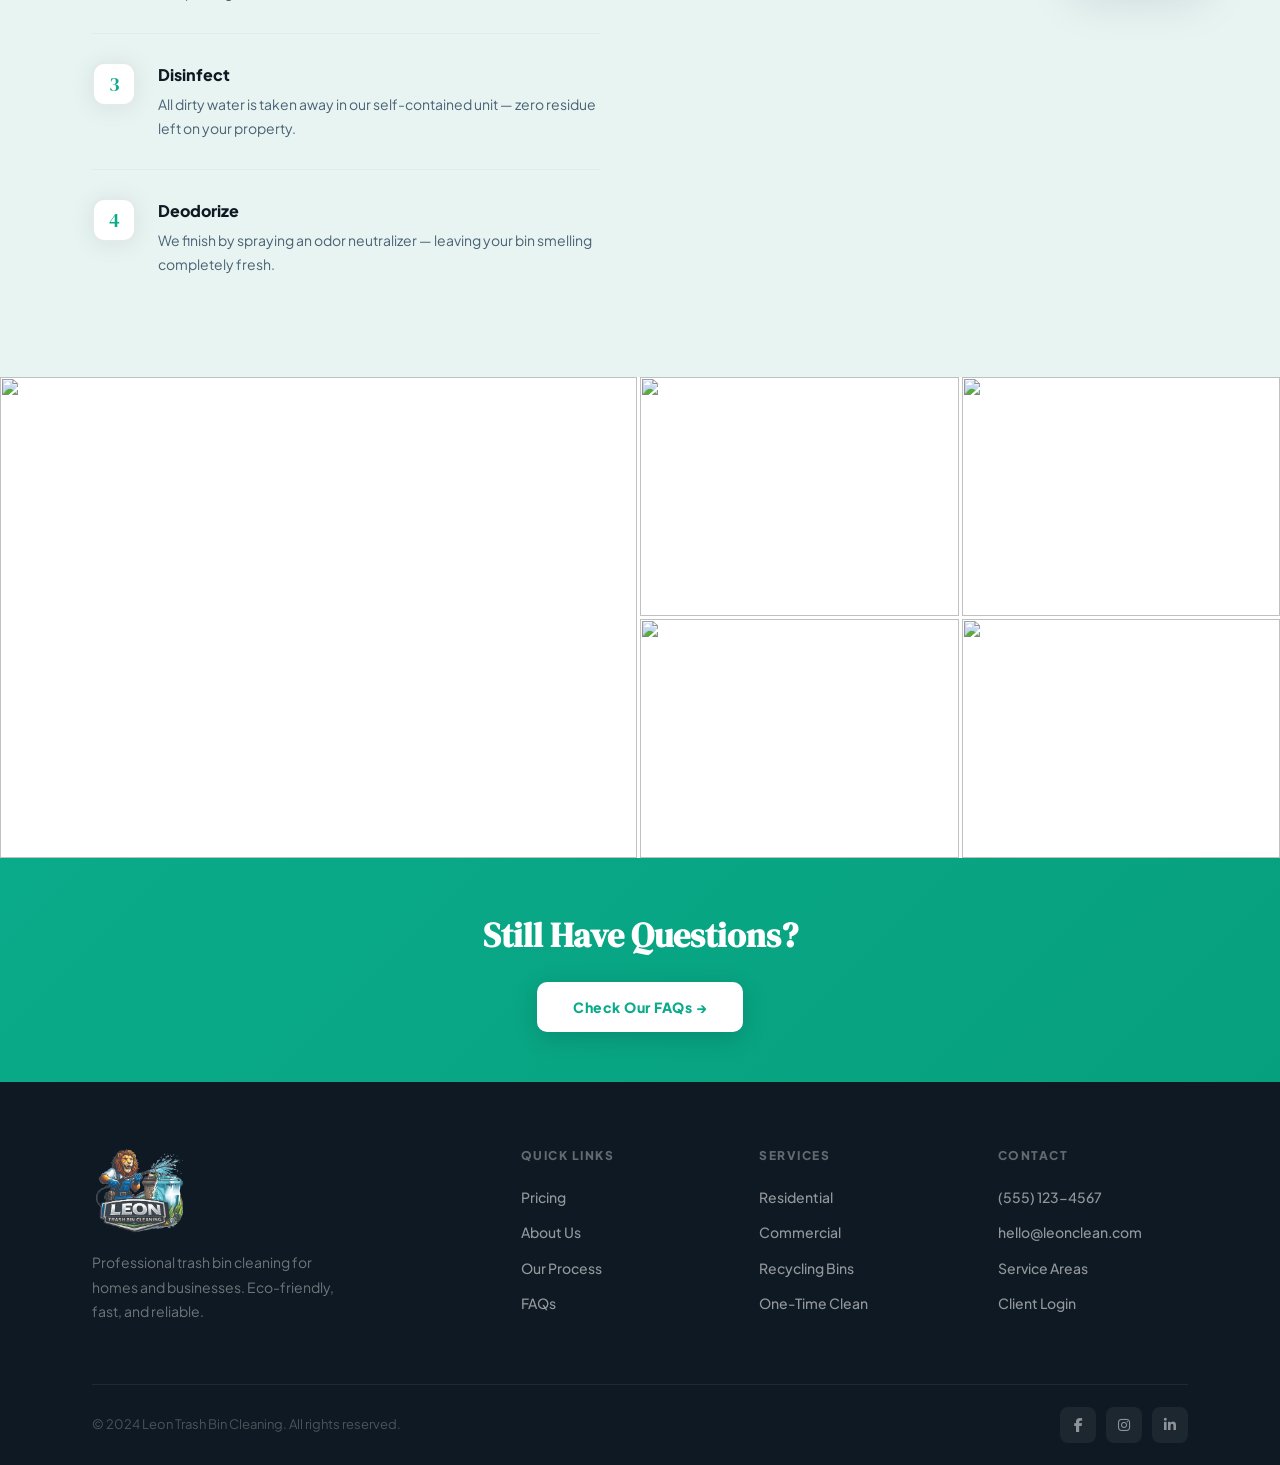
==== commit 78d542d0: "new update to live on vercel" ====
--- a/Home2.html
+++ b/Home2.html
@@ -34,48 +34,53 @@
 </nav>
 
 <!-- HERO -->
-<section class="hero" style="padding-top:100px;">
-  <div class="container" style="display:contents;">
-    <div class="hero-grid" style="display:grid;grid-template-columns:1fr 1fr;gap:0;align-items:center;width:100%;max-width:1160px;margin:0 auto;padding:0 32px;">
-      <div class="hero-left">
-        <div class="tag">Trusted Since 2014</div>
-        <h1>We Keep Your<br>Bins <em>Spotlessly</em><br>Clean</h1>
-        <p>Professional hot-water pressure washing for residential and commercial trash bins. We eliminate odor, bacteria, and grime — right at your doorstep.</p>
-        <div class="hero-actions">
-          <a href="#pricing" class="btn-dark">Get Started →</a>
-          <a href="#process" class="btn-ghost">How It Works</a>
-        </div>
-        <div class="hero-stats">
-          <div>
-            <div class="hero-stat-n">5K<span>+</span></div>
-            <div class="hero-stat-l">Bins Cleaned</div>
-          </div>
-          <div>
-            <div class="hero-stat-n">98<span>%</span></div>
-            <div class="hero-stat-l">Satisfaction</div>
-          </div>
-          <div>
-            <div class="hero-stat-n">10<span>+</span></div>
-            <div class="hero-stat-l">Years Exp.</div>
-          </div>
-        </div>
-      </div>
-      <div class="hero-right">
-        <div class="hero-img-frame">
-          <img src="https://www.splashsanitation.com/images/Splash.jpg" alt="Leon Trash Bin Cleaning">
-          <div class="hero-badge">
-            <div class="hero-badge-icon">✅</div>
-            <div>
-              <div class="hero-badge-text-top">Eco-Safe</div>
-              <div class="hero-badge-text-bot">Biodegradable products</div>
-            </div>
-          </div>
-          <div class="hero-rating">
-            <div class="rating-stars">★★★★★</div>
-            <div class="rating-text">500+ Reviews</div>
-          </div>
-        </div>
-      </div>
+<section class="hero" style="position: relative; overflow: hidden; min-height: 80vh; display: flex; align-items: center; justify-content: center; padding: 80px 0;">
+  
+  <!-- Background Video -->
+  <video autoplay muted loop playsinline style="position: absolute; top: 50%; left: 50%; min-width: 100%; min-height: 100%; width: auto; height: auto; z-index: -1; transform: translate(-50%, -50%); object-fit: cover;">
+    <source src="./assets/images/b.mp4" type="video/mp4">
+    Your browser does not support the video tag.
+  </video>
+
+  <!-- Dark Overlay -->
+  <div style="position: absolute; top: 0; left: 0; width: 100%; height: 100%; background: rgba(0, 0, 0, 0.6); z-index: 0;"></div>
+
+  <div class="container" style="position: relative; z-index: 1; width: 100%; max-width: 800px; margin: 0 auto; padding: 0 32px; text-align: center;">
+    
+    <div class="hero-content" style="color: white; display: flex; flex-direction: column; align-items: center;">
+      
+      <div class="" style="background: #2ecc71; display: inline-block; padding: 6px 18px; border-radius: 20px; font-size: 14px; margin-bottom: 24px; font-weight: 600;">
+        Trusted Since 2014
+      </div>
+      
+      <h1 style="font-size: clamp(2.5rem, 6vw, 4rem); line-height: 1.1; margin-bottom: 24px; max-width: 700px;">
+        We Keep Your Bins <em style="color: #2ecc71; font-style: normal;">Spotlessly</em> Clean
+      </h1>
+      
+      <p style="font-size: 1.2rem; opacity: 0.9; margin-bottom: 40px; max-width: 600px; line-height: 1.6;">
+        Professional hot-water pressure washing for residential and commercial trash bins. We eliminate odor, bacteria, and grime — right at your doorstep.
+      </p>
+      
+      <div class="hero-actions" style="display: flex; gap: 20px; margin-bottom: 60px; justify-content: center; flex-wrap: wrap;">
+        <a href="#pricing" class="btn-dark" style="background: white; color: black; padding: 14px 32px; border-radius: 8px; text-decoration: none; font-weight: bold; transition: 0.3s;">Get Started →</a>
+        <a href="#process" class="btn-ghost" style="color: white; border: 2px solid white; padding: 14px 32px; border-radius: 8px; text-decoration: none; font-weight: 600; transition: 0.3s;">How It Works</a>
+      </div>
+
+      <div class="hero-stats" style="display: flex; gap: 50px; justify-content: center; border-top: 1px solid rgba(255,255,255,0.2); padding-top: 30px; width: 100%;">
+        <div>
+          <div style="font-size: 28px; font-weight: bold; color: #2ecc71;">5K+</div>
+          <div style="font-size: 14px; opacity: 0.8; text-transform: uppercase; letter-spacing: 1px;">Bins Cleaned</div>
+        </div>
+        <div>
+          <div style="font-size: 28px; font-weight: bold; color: #2ecc71;">98%</div>
+          <div style="font-size: 14px; opacity: 0.8; text-transform: uppercase; letter-spacing: 1px;">Satisfaction</div>
+        </div>
+        <div>
+          <div style="font-size: 28px; font-weight: bold; color: #2ecc71;">10+</div>
+          <div style="font-size: 14px; opacity: 0.8; text-transform: uppercase; letter-spacing: 1px;">Years Exp.</div>
+        </div>
+      </div>
+
     </div>
   </div>
 </section>
--- a/assets/style/home2.css
+++ b/assets/style/home2.css
@@ -38,7 +38,7 @@
 /* ─── NAV ─── */
 /* ─── NAV ─── */
 nav {
-  position: fixed; top: 0; width: 100%; z-index: 999;
+  /* position: fixed; top: 0; width: 100%; z-index: 999; */
   background: rgba(255,255,255,0.92);
   backdrop-filter: blur(14px);
   border-bottom: 1px solid var(--border);
@@ -125,7 +125,7 @@
   font-size: clamp(44px, 5vw, 68px);
   line-height: 1.08;
   letter-spacing: -1px;
-  color: var(--ink);
+  color: white;
   margin-bottom: 22px;
 }
 .hero-left h1 em {
@@ -133,7 +133,7 @@
 }
 
 .hero-left p {
-  font-size: 17px; color: var(--slate);
+  font-size: 17px; color: white;
   max-width: 440px; margin-bottom: 36px;
   line-height: 1.75;
 }
